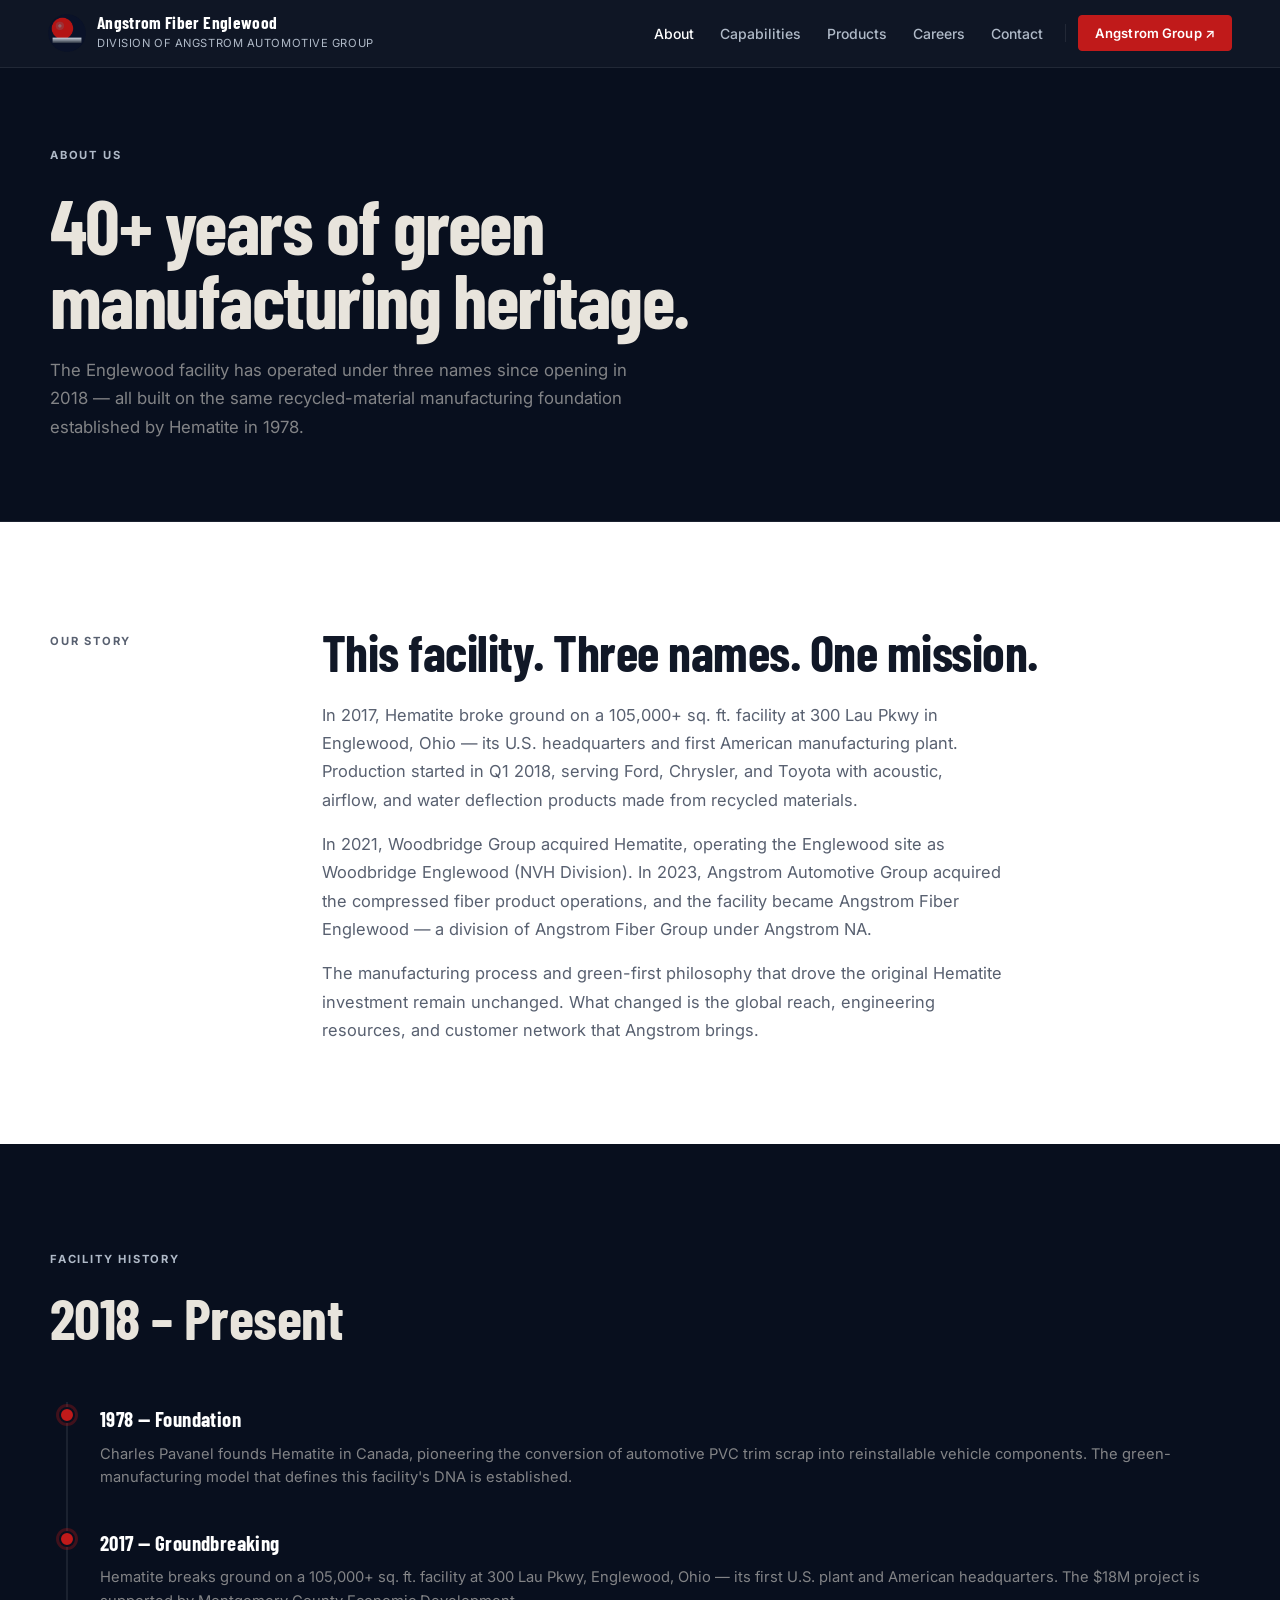
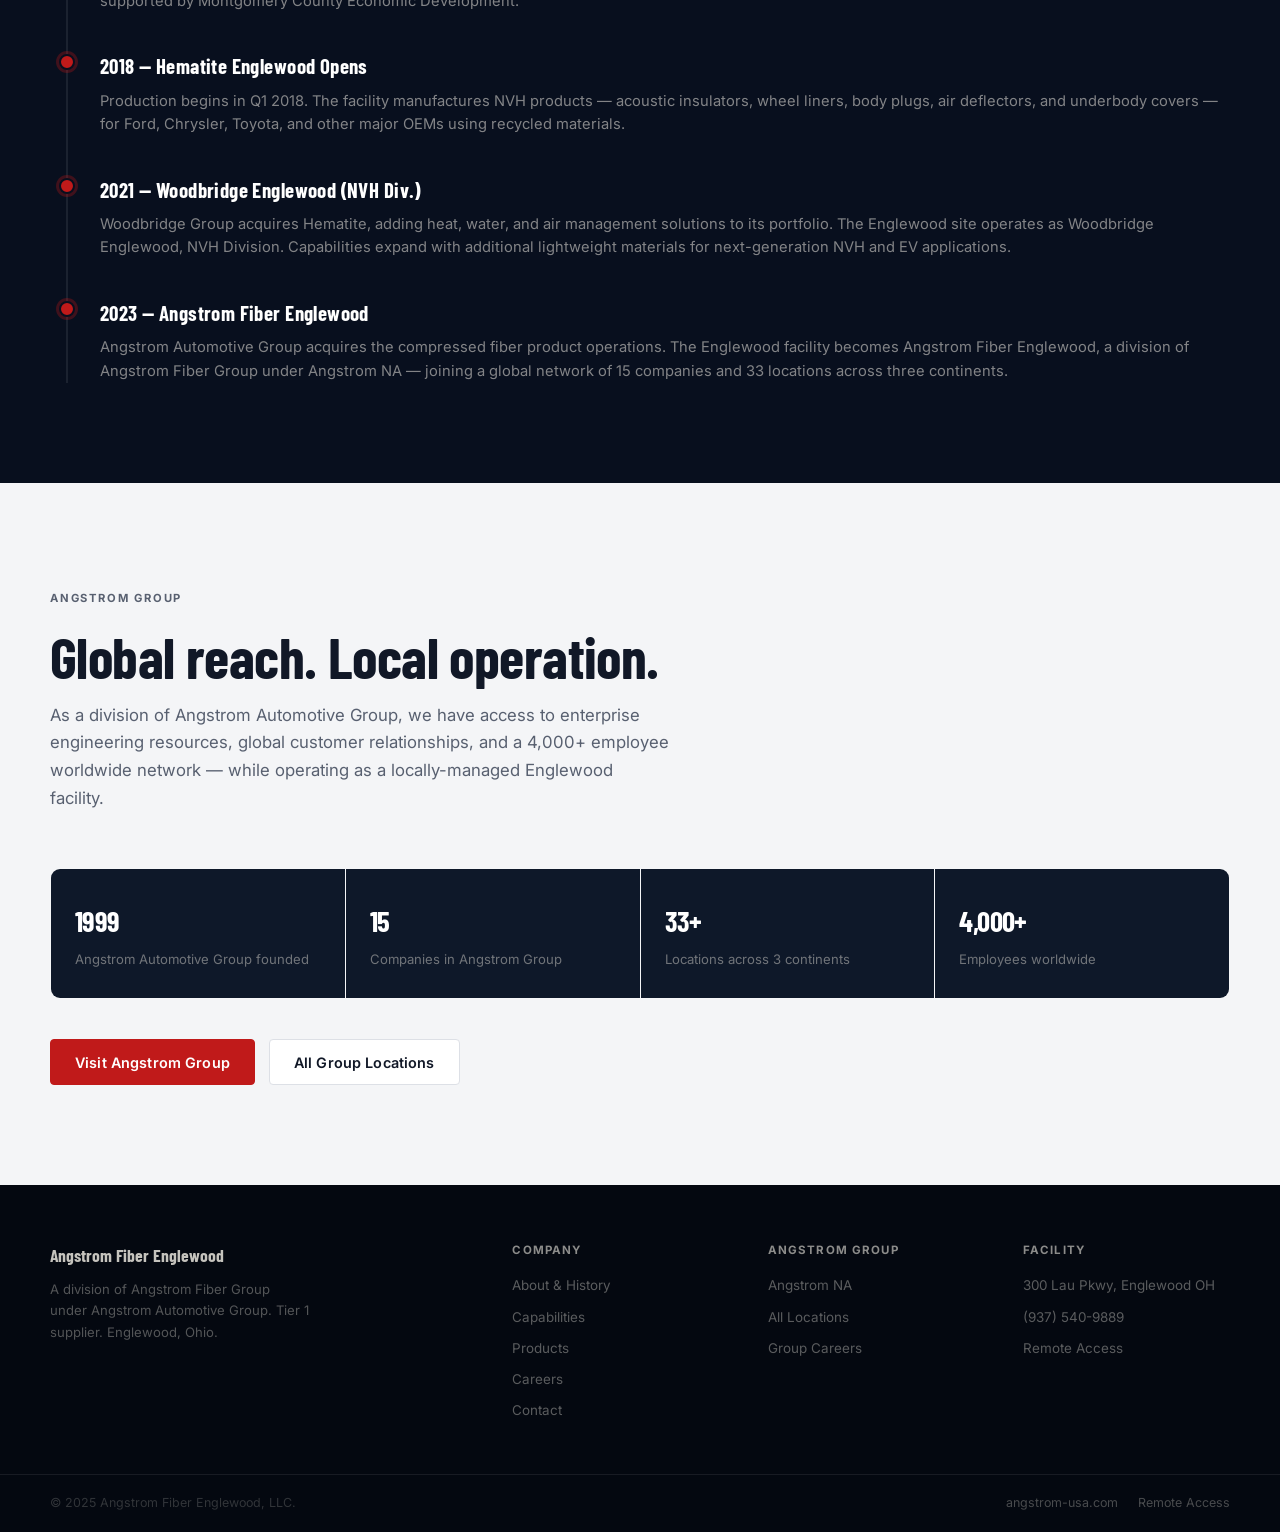
==== about/index.html @ 3ee08762 "Init" ====
<!doctype html>
<html lang="en">
<head>
  <meta charset="utf-8"><meta name="viewport" content="width=device-width, initial-scale=1">
  <title>About | Angstrom Fiber Englewood</title>
  <meta name="description" content="The history of our Englewood, Ohio facility — from Hematite (2018) to Woodbridge Englewood NVH Division (2021) to Angstrom Fiber Group (2023).">
  <link rel="icon" href="/favicon.ico" sizes="any">
  <link rel="icon" href="/assets/icons/favicon-32.png" type="image/png">
  <link rel="apple-touch-icon" href="/assets/icons/favicon-180.png">
  <link rel="preconnect" href="https://fonts.googleapis.com">
  <link rel="preconnect" href="https://fonts.gstatic.com" crossorigin>
  <link href="https://fonts.googleapis.com/css2?family=Barlow+Condensed:wght@500;700&family=Inter:wght@400;500;600&display=swap" rel="stylesheet">
  <link rel="stylesheet" href="/assets/css/styles.css">
  <script defer src="/assets/js/main.js"></script>
</head>
<body data-page="about">
  <header class="site-header">
    <a class="brand" href="/"><img class="logo-img" src="/assets/img/angstrom-logo.png" alt="Angstrom logo"><span class="brand-text"><strong>Angstrom Fiber Englewood</strong><small>Division of Angstrom Automotive Group</small></span></a>
    <button class="nav-toggle" type="button" data-nav-toggle aria-label="Open navigation" aria-expanded="false"><span></span><span></span><span></span></button>
    <nav class="site-nav" data-nav>
      <a href="/about/" class="active">About</a><a href="/capabilities/">Capabilities</a><a href="/products/">Products</a><a href="/careers/">Careers</a><a href="/contact/">Contact</a>
      <span class="nav-divider"></span><a class="button button-small" href="https://angstrom-usa.com" target="_blank" rel="noopener noreferrer">Angstrom Group ↗</a>
    </nav>
  </header>
  <main>
    <section class="page-hero">
      <div class="container">
        <span class="eyebrow eyebrow-steel">About Us</span>
        <h1>40+ years of green<br>manufacturing heritage.</h1>
        <p>The Englewood facility has operated under three names since opening in 2018 — all built on the same recycled-material manufacturing foundation established by Hematite in 1978.</p>
      </div>
    </section>

    <section class="section section-soft">
      <div class="container split">
        <div class="split-label"><span class="eyebrow eyebrow-muted">Our Story</span></div>
        <div class="split-body">
          <h2>This facility. Three names. One mission.</h2>
          <p>In 2017, Hematite broke ground on a 105,000+ sq. ft. facility at 300 Lau Pkwy in Englewood, Ohio — its U.S. headquarters and first American manufacturing plant. Production started in Q1 2018, serving Ford, Chrysler, and Toyota with acoustic, airflow, and water deflection products made from recycled materials.</p>
          <p>In 2021, Woodbridge Group acquired Hematite, operating the Englewood site as Woodbridge Englewood (NVH Division). In 2023, Angstrom Automotive Group acquired the compressed fiber product operations, and the facility became Angstrom Fiber Englewood — a division of Angstrom Fiber Group under Angstrom NA.</p>
          <p>The manufacturing process and green-first philosophy that drove the original Hematite investment remain unchanged. What changed is the global reach, engineering resources, and customer network that Angstrom brings.</p>
        </div>
      </div>
    </section>

    <section class="section section-dark">
      <div class="container">
        <div class="section-head light">
          <span class="eyebrow eyebrow-steel">Facility History</span>
          <h2>2018 – Present</h2>
        </div>
        <div class="timeline">
          <div class="timeline-item">
            <div class="timeline-dot"></div>
            <div class="timeline-year">1978 — Foundation</div>
            <p>Charles Pavanel founds Hematite in Canada, pioneering the conversion of automotive PVC trim scrap into reinstallable vehicle components. The green-manufacturing model that defines this facility's DNA is established.</p>
          </div>
          <div class="timeline-item">
            <div class="timeline-dot"></div>
            <div class="timeline-year">2017 — Groundbreaking</div>
            <p>Hematite breaks ground on a 105,000+ sq. ft. facility at 300 Lau Pkwy, Englewood, Ohio — its first U.S. plant and American headquarters. The $18M project is supported by Montgomery County Economic Development.</p>
          </div>
          <div class="timeline-item">
            <div class="timeline-dot"></div>
            <div class="timeline-year">2018 — Hematite Englewood Opens</div>
            <p>Production begins in Q1 2018. The facility manufactures NVH products — acoustic insulators, wheel liners, body plugs, air deflectors, and underbody covers — for Ford, Chrysler, Toyota, and other major OEMs using recycled materials.</p>
          </div>
          <div class="timeline-item">
            <div class="timeline-dot"></div>
            <div class="timeline-year">2021 — Woodbridge Englewood (NVH Div.)</div>
            <p>Woodbridge Group acquires Hematite, adding heat, water, and air management solutions to its portfolio. The Englewood site operates as Woodbridge Englewood, NVH Division. Capabilities expand with additional lightweight materials for next-generation NVH and EV applications.</p>
          </div>
          <div class="timeline-item">
            <div class="timeline-dot"></div>
            <div class="timeline-year">2023 — Angstrom Fiber Englewood</div>
            <p>Angstrom Automotive Group acquires the compressed fiber product operations. The Englewood facility becomes Angstrom Fiber Englewood, a division of Angstrom Fiber Group under Angstrom NA — joining a global network of 15 companies and 33 locations across three continents.</p>
          </div>
        </div>
      </div>
    </section>

    <section class="section">
      <div class="container">
        <div class="section-head">
          <span class="eyebrow eyebrow-muted">Angstrom Group</span>
          <h2>Global reach. Local operation.</h2>
          <p>As a division of Angstrom Automotive Group, we have access to enterprise engineering resources, global customer relationships, and a 4,000+ employee worldwide network — while operating as a locally-managed Englewood facility.</p>
        </div>
        <div class="highlight-band">
          <div class="highlight-item"><strong>1999</strong><span>Angstrom Automotive Group founded</span></div>
          <div class="highlight-item"><strong>15</strong><span>Companies in Angstrom Group</span></div>
          <div class="highlight-item"><strong>33+</strong><span>Locations across 3 continents</span></div>
          <div class="highlight-item"><strong>4,000+</strong><span>Employees worldwide</span></div>
        </div>
        <div style="margin-top:40px;display:flex;gap:14px;flex-wrap:wrap;">
          <a class="button" href="https://angstrom-usa.com" target="_blank" rel="noopener noreferrer">Visit Angstrom Group</a>
          <a class="button button-light" href="https://angstrom-usa.com/locations/" target="_blank" rel="noopener noreferrer">All Group Locations</a>
        </div>
      </div>
    </section>
  </main>

  <footer class="site-footer">
    <div class="footer-top"><div class="container footer-grid">
      <div class="footer-brand"><strong>Angstrom Fiber Englewood</strong><p>A division of Angstrom Fiber Group under Angstrom Automotive Group. Tier 1 supplier. Englewood, Ohio.</p></div>
      <div class="footer-col"><h4>Company</h4><a href="/about/">About & History</a><a href="/capabilities/">Capabilities</a><a href="/products/">Products</a><a href="/careers/">Careers</a><a href="/contact/">Contact</a></div>
      <div class="footer-col"><h4>Angstrom Group</h4><a href="https://angstrom-usa.com" target="_blank" rel="noopener noreferrer">Angstrom NA</a><a href="https://angstrom-usa.com/locations/" target="_blank" rel="noopener noreferrer">All Locations</a><a href="https://angstrom-usa.com/careers/" target="_blank" rel="noopener noreferrer">Group Careers</a></div>
      <div class="footer-col"><h4>Facility</h4><a href="https://maps.google.com/?q=300+Lau+Pkwy+Englewood+OH+45315" target="_blank" rel="noopener noreferrer">300 Lau Pkwy, Englewood OH</a><a href="tel:+19375409889">(937) 540-9889</a><a href="/vpn/">Remote Access</a></div>
    </div></div>
    <div class="container footer-bottom"><span>&copy; 2025 Angstrom Fiber Englewood, LLC.</span><div style="display:flex;gap:20px;"><a href="https://angstrom-usa.com" target="_blank" rel="noopener noreferrer">angstrom-usa.com</a><a href="/vpn/">Remote Access</a></div></div>
  </footer>
</body></html>
---- assets/css/styles.css ----
/* ─── Tokens ─────────────────────────────────────────── */
:root {
  /* Navy + Red + Steel palette matching the Angstrom logo */
  --bg:          #f4f5f7;
  --surface:     #ffffff;
  --surface-soft:#eef0f3;
  --dark:        #080f1e;        /* deep navy */
  --dark-2:      #0e1829;        /* navy card bg */
  --dark-3:      #162035;        /* slightly lighter */
  --text:        #111827;
  --muted:       #586070;
  --line:        #dde0e6;
  --line-dark:   rgba(255,255,255,.08);
  --red:         #c01a1a;        /* sphere red */
  --red-bright:  #e02020;
  --red-dim:     rgba(192,26,26,.14);
  --steel:       #7a8494;        /* metallic bar */
  --steel-light: #b0bac8;
  --success:     #18a058;
  --radius:      4px;
  --radius-md:   10px;
  --radius-lg:   18px;
  --container:   1180px;
  --shadow:      0 20px 60px rgba(0,0,0,.12);
  --shadow-soft: 0 6px 24px rgba(0,0,0,.07);
  --font-display:'Barlow Condensed', ui-sans-serif, sans-serif;
  --font-body:   'Inter', ui-sans-serif, system-ui, sans-serif;
}

/* ─── Reset ──────────────────────────────────────────── */
*, *::before, *::after { box-sizing: border-box; }
html { scroll-behavior: smooth; }
body {
  margin: 0;
  background: var(--bg);
  color: var(--text);
  font-family: var(--font-body);
  font-size: 1rem;
  line-height: 1.65;
  -webkit-font-smoothing: antialiased;
}
a { color: inherit; text-decoration: none; }
p { margin: 0; }
h1,h2,h3,h4 { margin: 0; }
ul { margin: 0; padding: 0; list-style: none; }
img { display: block; max-width: 100%; }
button, input, textarea { font: inherit; }

.container {
  width: min(var(--container), calc(100% - 48px));
  margin: 0 auto;
}

/* ─── Logo img ───────────────────────────────────────── */
.logo-img {
  width: 38px;
  height: 38px;
  border-radius: 8px;
  object-fit: contain;
  flex-shrink: 0;
}

/* ─── Header ─────────────────────────────────────────── */
.site-header {
  position: sticky;
  top: 0;
  z-index: 100;
  display: flex;
  align-items: center;
  justify-content: space-between;
  gap: 24px;
  padding: 14px clamp(20px, 4vw, 48px);
  background: rgba(8,15,30,.97);
  border-bottom: 1px solid var(--line-dark);
  backdrop-filter: blur(16px);
}

.brand {
  display: inline-flex;
  align-items: center;
  gap: 11px;
  flex-shrink: 0;
}
.brand-text strong {
  display: block;
  font-family: var(--font-display);
  font-size: 1.08rem;
  font-weight: 700;
  letter-spacing: .02em;
  line-height: 1;
  color: #fff;
}
.brand-text small {
  display: block;
  color: var(--steel-light);
  font-size: .7rem;
  letter-spacing: .05em;
  margin-top: 3px;
  text-transform: uppercase;
}

.site-nav {
  display: flex;
  align-items: center;
  gap: 6px;
  font-size: .875rem;
  font-weight: 500;
}
.site-nav a:not(.button) {
  padding: 6px 10px;
  color: var(--steel-light);
  border-radius: var(--radius);
  transition: color .15s;
}
.site-nav a:not(.button):hover,
.site-nav a.active { color: #fff; }
.site-nav .nav-divider {
  width: 1px;
  height: 18px;
  background: var(--line-dark);
  margin: 0 6px;
}

.nav-toggle {
  display: none;
  width: 40px;
  height: 40px;
  padding: 0;
  border: 1px solid var(--line-dark);
  border-radius: var(--radius-md);
  background: transparent;
  cursor: pointer;
}
.nav-toggle span {
  display: block;
  width: 16px;
  height: 1.5px;
  margin: 3.5px auto;
  background: #fff;
  border-radius: 2px;
}

/* ─── Buttons ────────────────────────────────────────── */
.button {
  display: inline-flex;
  align-items: center;
  justify-content: center;
  height: 46px;
  padding: 0 24px;
  border: 1.5px solid var(--red);
  border-radius: var(--radius);
  background: var(--red);
  color: #fff;
  font-size: .9rem;
  font-weight: 600;
  letter-spacing: .01em;
  cursor: pointer;
  transition: background .15s, border-color .15s, transform .12s;
  white-space: nowrap;
}
.button:hover { background: #a01515; border-color: #a01515; transform: translateY(-1px); }
.button-outline {
  background: transparent;
  color: #e8e4dc;
  border-color: rgba(232,228,220,.3);
}
.button-outline:hover { background: rgba(255,255,255,.07); border-color: rgba(255,255,255,.5); }
.button-steel {
  background: var(--steel);
  border-color: var(--steel);
  color: #fff;
}
.button-steel:hover { background: #6a7484; border-color: #6a7484; }
.button-light {
  background: var(--surface);
  color: var(--text);
  border-color: var(--line);
}
.button-light:hover { background: var(--surface-soft); }
.button-small { height: 36px; padding: 0 16px; font-size: .82rem; }
.button-lg { height: 54px; padding: 0 32px; font-size: 1rem; }

/* ─── Eyebrow ────────────────────────────────────────── */
.eyebrow {
  display: inline-block;
  margin-bottom: 14px;
  color: var(--red-bright);
  font-size: .7rem;
  font-weight: 700;
  letter-spacing: .16em;
  text-transform: uppercase;
}
.eyebrow-steel { color: var(--steel-light); }
.eyebrow-muted { color: var(--muted); }

/* ─── Sections ───────────────────────────────────────── */
.section { padding: 100px 0; }
.section-dark { background: var(--dark); color: #e8e4dc; }
.section-dark-2 { background: var(--dark-2); color: #e8e4dc; }
.section-soft { background: var(--surface); }
.section-navy {
  background: linear-gradient(160deg, var(--dark) 0%, #0c1628 100%);
  color: #e8e4dc;
}
.section-ruled { border-top: 1px solid var(--line); border-bottom: 1px solid var(--line); }

/* ─── Section head ───────────────────────────────────── */
.section-head { max-width: 720px; margin-bottom: 56px; }
.section-head h2 {
  font-family: var(--font-display);
  font-size: clamp(2.2rem, 4.5vw, 3.6rem);
  font-weight: 700;
  line-height: 1.0;
  letter-spacing: -.01em;
  margin-top: 6px;
}
.section-head.light h2 { color: #e8e4dc; }
.section-head p {
  margin-top: 16px;
  font-size: 1.05rem;
  color: var(--muted);
  max-width: 620px;
}
.section-head.light p { color: rgba(232,228,220,.55); }

/* ─── Split layout ───────────────────────────────────── */
.split { display: grid; grid-template-columns: 200px 1fr; gap: 0 72px; align-items: start; }
.split-label { padding-top: 4px; }
.split-body h2 {
  font-family: var(--font-display);
  font-size: clamp(2rem, 4vw, 3.2rem);
  font-weight: 700;
  line-height: 1.02;
  letter-spacing: -.01em;
  margin-bottom: 22px;
  margin-top: 4px;
}
.split-body p { color: var(--muted); font-size: 1.03rem; line-height: 1.72; max-width: 680px; }
.split-body p + p { margin-top: 16px; }

/* ─── HERO ───────────────────────────────────────────── */
.hero {
  position: relative;
  background: var(--dark);
  color: #e8e4dc;
  overflow: hidden;
  padding: 110px 0 130px;
}
.hero-bg {
  position: absolute;
  inset: 0;
  background:
    radial-gradient(ellipse 60% 70% at 80% 50%, rgba(192,26,26,.09), transparent),
    radial-gradient(ellipse 40% 60% at 10% 20%, rgba(122,132,148,.07), transparent),
    repeating-linear-gradient(90deg, transparent 0, transparent 119px, rgba(255,255,255,.018) 119px, rgba(255,255,255,.018) 120px);
  pointer-events: none;
}
.hero-inner { position: relative; z-index: 1; }
.hero-kicker {
  display: flex;
  align-items: center;
  gap: 10px;
  color: rgba(232,228,220,.4);
  font-size: .75rem;
  font-weight: 600;
  letter-spacing: .1em;
  text-transform: uppercase;
  margin-bottom: 28px;
}
.kicker-dot { width: 6px; height: 6px; border-radius: 50%; background: var(--red-bright); flex-shrink: 0; }
.hero h1 {
  font-family: var(--font-display);
  font-size: clamp(3.6rem, 8.5vw, 7.5rem);
  font-weight: 700;
  line-height: .95;
  letter-spacing: -.02em;
  max-width: 900px;
}
.hero h1 em { font-style: normal; color: var(--red-bright); }
.hero-sub {
  margin-top: 30px;
  max-width: 580px;
  color: rgba(232,228,220,.58);
  font-size: 1.08rem;
  line-height: 1.72;
}
.hero-ctas { display: flex; flex-wrap: wrap; gap: 12px; margin-top: 42px; }

/* ─── Stats ──────────────────────────────────────────── */
.stat-row { display: flex; gap: 48px; flex-wrap: wrap; margin-top: 56px; padding-top: 44px; border-top: 1px solid rgba(255,255,255,.1); }
.stat strong {
  display: block;
  font-family: var(--font-display);
  font-size: 2.6rem;
  font-weight: 700;
  letter-spacing: -.03em;
  line-height: 1;
  color: #fff;
}
.stat span { display: block; margin-top: 5px; color: rgba(232,228,220,.45); font-size: .8rem; font-weight: 500; max-width: 150px; line-height: 1.4; }

/* ─── Timeline / History ─────────────────────────────── */
.timeline { display: grid; gap: 0; border-left: 2px solid var(--line-dark); margin-left: 16px; }
.timeline-item { position: relative; padding: 0 0 36px 32px; }
.timeline-item:last-child { padding-bottom: 0; }
.timeline-dot {
  position: absolute;
  left: -9px; top: 5px;
  width: 16px; height: 16px;
  border-radius: 50%;
  background: var(--red);
  border: 2px solid var(--dark);
  box-shadow: 0 0 0 3px rgba(192,26,26,.3);
}
.timeline-year {
  font-family: var(--font-display);
  font-size: 1.3rem;
  font-weight: 700;
  color: #fff;
  letter-spacing: .02em;
  margin-bottom: 6px;
}
.timeline-item p { color: rgba(232,228,220,.55); font-size: .92rem; line-height: 1.6; }

/* ─── Capabilities grid ──────────────────────────────── */
.cap-grid {
  display: grid;
  grid-template-columns: repeat(3, 1fr);
  gap: 1px;
  background: var(--line-dark);
  border: 1px solid var(--line-dark);
  border-radius: var(--radius-md);
  overflow: hidden;
}
.cap-card { padding: 36px 30px; background: var(--dark-2); transition: background .15s; }
.cap-card:hover { background: var(--dark-3); }
.cap-icon {
  width: 44px; height: 44px;
  display: flex; align-items: center; justify-content: center;
  color: var(--red-bright);
  margin-bottom: 20px;
  border: 1px solid rgba(192,26,26,.25);
  border-radius: var(--radius);
}
.cap-card h3 {
  font-family: var(--font-display);
  font-size: 1.22rem; font-weight: 700;
  letter-spacing: .01em;
  color: #e8e4dc;
  margin-bottom: 10px;
}
.cap-card p { color: rgba(232,228,220,.45); font-size: .9rem; line-height: 1.65; }

/* ─── Process steps ──────────────────────────────────── */
.process-grid { display: grid; grid-template-columns: repeat(4,1fr); gap: 1px; background: var(--line); }
.process-step { padding: 32px 24px; background: var(--surface); }
.process-num {
  font-family: var(--font-display);
  font-size: 3rem; font-weight: 700;
  color: var(--red-dim);
  line-height: 1;
  margin-bottom: 14px;
  /* Outlined number */
  -webkit-text-stroke: 2px var(--red);
  color: transparent;
}
.process-step h3 { font-size: 1rem; font-weight: 600; margin-bottom: 8px; }
.process-step p { color: var(--muted); font-size: .88rem; line-height: 1.6; }

/* ─── Product cards ──────────────────────────────────── */
.product-grid { display: grid; grid-template-columns: repeat(3,1fr); gap: 20px; }
.product-card {
  padding: 28px;
  border: 1px solid var(--line);
  border-radius: var(--radius-md);
  background: var(--surface);
  box-shadow: var(--shadow-soft);
  transition: border-color .15s, box-shadow .15s;
}
.product-card:hover { border-color: var(--red); box-shadow: 0 8px 32px rgba(192,26,26,.1); }
.product-card-icon {
  width: 40px; height: 40px;
  display: flex; align-items: center; justify-content: center;
  color: var(--red);
  margin-bottom: 16px;
}
.product-card h3 { font-size: 1.05rem; font-weight: 700; margin-bottom: 10px; }
.product-card p { color: var(--muted); font-size: .88rem; line-height: 1.65; }
.product-tag {
  display: inline-block;
  margin-top: 14px;
  padding: 3px 10px;
  border-radius: 999px;
  background: var(--red-dim);
  color: var(--red-bright);
  font-size: .72rem;
  font-weight: 700;
  letter-spacing: .06em;
  text-transform: uppercase;
}

/* ─── Info cards (light bg) ──────────────────────────── */
.info-grid { display: grid; grid-template-columns: repeat(3,1fr); gap: 20px; }
.info-card {
  padding: 28px;
  border: 1px solid var(--line);
  border-radius: var(--radius-md);
  background: var(--surface);
  box-shadow: var(--shadow-soft);
}
.info-card h3 { font-size: 1rem; font-weight: 700; margin-bottom: 10px; }
.info-card p { color: var(--muted); font-size: .9rem; line-height: 1.65; }

/* ─── Highlight band ─────────────────────────────────── */
.highlight-band {
  display: grid;
  grid-template-columns: repeat(4,1fr);
  gap: 1px;
  background: rgba(255,255,255,.06);
  border: 1px solid var(--line-dark);
  border-radius: var(--radius-md);
  overflow: hidden;
  margin-top: 56px;
}
.highlight-item { padding: 28px 24px; background: var(--dark-2); }
.highlight-item strong {
  display: block;
  font-family: var(--font-display);
  font-size: 1.8rem;
  font-weight: 700;
  color: #fff;
  letter-spacing: -.02em;
}
.highlight-item span { display: block; margin-top: 4px; color: rgba(232,228,220,.45); font-size: .82rem; }

/* ─── Locations list ─────────────────────────────────── */
.locations-grid { display: grid; grid-template-columns: repeat(2,1fr); gap: 16px; }
.location-card {
  padding: 22px 24px;
  border: 1px solid var(--line-dark);
  border-radius: var(--radius-md);
  background: var(--dark-3);
  display: flex;
  flex-direction: column;
  gap: 6px;
}
.location-card.featured { border-color: rgba(192,26,26,.4); background: rgba(192,26,26,.07); }
.location-badge {
  display: inline-block;
  padding: 2px 8px;
  border-radius: 999px;
  background: var(--red);
  color: #fff;
  font-size: .65rem;
  font-weight: 700;
  letter-spacing: .08em;
  text-transform: uppercase;
  width: fit-content;
}
.location-name { font-weight: 700; color: #e8e4dc; font-size: .95rem; }
.location-addr { color: rgba(232,228,220,.45); font-size: .82rem; line-height: 1.5; }

/* ─── Contact block ──────────────────────────────────── */
.contact-grid { display: grid; grid-template-columns: 1fr 1fr; gap: 80px; align-items: start; }
.contact-form-card {
  background: var(--surface);
  border: 1px solid var(--line);
  border-radius: var(--radius-lg);
  padding: 36px;
  box-shadow: var(--shadow);
}
.contact-form-card h3 { font-size: 1.3rem; font-weight: 700; margin-bottom: 24px; }
.form-row { display: grid; grid-template-columns: 1fr 1fr; gap: 14px; }
.form-group { display: flex; flex-direction: column; gap: 6px; margin-bottom: 14px; }
.form-group label { font-size: .8rem; font-weight: 600; color: var(--muted); letter-spacing: .04em; text-transform: uppercase; }
.form-group input,
.form-group textarea,
.form-group select {
  padding: 10px 14px;
  border: 1px solid var(--line);
  border-radius: var(--radius-md);
  background: var(--bg);
  color: var(--text);
  font-size: .92rem;
  transition: border-color .15s;
  outline: none;
}
.form-group input:focus,
.form-group textarea:focus,
.form-group select:focus { border-color: var(--red); }
.form-group textarea { resize: vertical; min-height: 100px; }
.contact-details-col { display: flex; flex-direction: column; gap: 0; }
.contact-details-col h2 {
  font-family: var(--font-display);
  font-size: clamp(2rem, 4vw, 3rem);
  font-weight: 700;
  line-height: 1;
  letter-spacing: -.01em;
  margin-bottom: 16px;
}
.contact-details-col > p { color: var(--muted); font-size: 1rem; margin-bottom: 36px; }
.contact-items { display: flex; flex-direction: column; gap: 0; border: 1px solid var(--line); border-radius: var(--radius-md); overflow: hidden; }
.contact-item { padding: 20px 22px; border-bottom: 1px solid var(--line); }
.contact-item:last-child { border-bottom: 0; }
.contact-item-label { font-size: .7rem; font-weight: 700; letter-spacing: .1em; text-transform: uppercase; color: var(--muted); margin-bottom: 5px; }
.contact-item-value { font-size: .95rem; color: var(--text); line-height: 1.5; }
.contact-item-value a { color: var(--red); }
.contact-item-value a:hover { text-decoration: underline; }

/* ─── VPN / Guide styles ─────────────────────────────── */
.section-heading { max-width: 680px; margin-bottom: 44px; }
.section-heading h2 { font-family: var(--font-display); font-size: clamp(2rem, 4vw, 3rem); font-weight: 700; letter-spacing: -.01em; margin-top: 4px; }
.section-heading p:last-child { margin-top: 12px; color: var(--muted); font-size: 1rem; }
.copy-box { display: flex; align-items: center; justify-content: space-between; gap: 12px; padding: 12px 16px; border: 1px solid var(--line); border-radius: var(--radius-md); background: var(--surface-soft); }
.copy-box code { color: var(--text); font-size: 1.1rem; font-weight: 700; font-family: monospace; }
.copy-box button { min-width: 68px; height: 34px; padding: 0 12px; border: 0; border-radius: var(--radius); background: var(--dark); color: #fff; font-weight: 600; font-size: .82rem; cursor: pointer; }
.inline-copy { max-width: 340px; margin: 14px 0; }
.check-list { display: grid; gap: 10px; margin-top: 20px; }
.check-list span { position: relative; padding-left: 22px; color: rgba(232,228,220,.6); font-size: .9rem; }
.check-list span::before { content: ""; position: absolute; left: 0; top: .42em; width: 10px; height: 10px; border-radius: 50%; background: var(--success); }
.steps-grid { display: grid; gap: 16px; }
.steps-grid.compact { grid-template-columns: repeat(4,1fr); }
.step-card { padding: 24px; border: 1px solid var(--line); border-radius: var(--radius-md); background: var(--surface); box-shadow: var(--shadow-soft); }
.step-card span { display: inline-flex; align-items: center; justify-content: center; width: 32px; height: 32px; margin-bottom: 14px; border-radius: var(--radius); background: var(--red); color: #fff; font-weight: 700; font-size: .9rem; }
.step-card p { color: var(--muted); font-size: .9rem; margin-top: 0; }
.step-card p strong { color: var(--text); }
.guide-layout, .faq-layout { display: grid; grid-template-columns: 280px minmax(0,1fr); gap: 56px; align-items: start; }
.guide-sidebar { position: sticky; top: 110px; }
.guide-sidebar h2 { font-family: var(--font-display); font-size: 2rem; font-weight: 700; letter-spacing: -.01em; margin: 4px 0 12px; }
.guide-sidebar p { color: var(--muted); font-size: .95rem; }
.guide-steps { display: grid; gap: 16px; }
.instruction { display: grid; grid-template-columns: 56px 1fr; gap: 20px; padding: 26px; border: 1px solid var(--line); border-radius: var(--radius-md); background: var(--surface); box-shadow: var(--shadow-soft); }
.instruction > span { display: inline-flex; align-items: center; justify-content: center; width: 48px; height: 48px; border-radius: var(--radius-md); background: var(--surface-soft); color: var(--red); font-weight: 700; font-size: .95rem; flex-shrink: 0; }
.instruction h3 { font-size: 1rem; font-weight: 600; margin-bottom: 8px; }
.instruction p { color: var(--muted); font-size: .9rem; margin-top: 8px; }
.text-link { color: var(--red); font-weight: 600; }
.text-link:hover { text-decoration: underline; }
.notice-grid { display: grid; grid-template-columns: repeat(3,1fr); gap: 20px; }
.notice-card { padding: 26px; border: 1px solid var(--line); border-radius: var(--radius-md); background: var(--surface); box-shadow: var(--shadow-soft); }
.notice-card h3 { font-size: 1rem; font-weight: 600; margin-bottom: 10px; }
.notice-card p { color: var(--muted); font-size: .9rem; }
.faq-layout > div:first-child h2 { font-family: var(--font-display); font-size: 2rem; font-weight: 700; letter-spacing: -.01em; margin: 4px 0 0; }
.faq-list { display: grid; gap: 10px; }
details { border: 1px solid var(--line); border-radius: var(--radius-md); background: var(--surface); box-shadow: var(--shadow-soft); }
summary { padding: 18px 22px; cursor: pointer; font-weight: 600; font-size: .95rem; list-style: none; }
summary::-webkit-details-marker { display: none; }
details p { padding: 0 22px 20px; color: var(--muted); font-size: .9rem; }

/* ─── Hero-card (VPN) ────────────────────────────────── */
.hero-grid { display: grid; grid-template-columns: minmax(0,1.1fr) minmax(280px,.6fr); gap: 44px; align-items: center; }
.hero-copy { max-width: 680px; }
.hero-copy h1 { font-family: var(--font-display); font-size: clamp(2.4rem,5vw,4rem); font-weight: 700; line-height: 1.0; letter-spacing: -.02em; }
.hero-text { max-width: 560px; margin-top: 20px; color: rgba(232,228,220,.58); font-size: 1.05rem; line-height: 1.7; }
.hero-card { padding: 30px; border: 1px solid rgba(255,255,255,.1); border-radius: var(--radius-lg); background: rgba(14,24,41,.9); box-shadow: var(--shadow); backdrop-filter: blur(20px); }
.hero-card .eyebrow { margin-top: 18px; }
.status-row { display: flex; align-items: center; gap: 10px; color: rgba(232,228,220,.55); font-size: .85rem; }
.status-dot { width: 8px; height: 8px; border-radius: 50%; background: var(--success); box-shadow: 0 0 0 5px rgba(24,160,88,.2); }
.hero-actions { display: flex; flex-wrap: wrap; gap: 12px; margin-top: 36px; }

/* ─── CTA card ───────────────────────────────────────── */
.cta-card { display: flex; align-items: center; justify-content: space-between; gap: 28px; padding: 44px; border-radius: var(--radius-md); background: linear-gradient(135deg, rgba(192,26,26,.12), rgba(8,15,30,.8)); border: 1px solid rgba(192,26,26,.2); }
.cta-card h2 { font-family: var(--font-display); font-size: 2.2rem; font-weight: 700; letter-spacing: -.01em; margin: 6px 0 10px; color: #e8e4dc; }
.cta-card p:not(.eyebrow) { color: rgba(232,228,220,.5); font-size: .95rem; max-width: 540px; }

/* ─── 404 ────────────────────────────────────────────── */
.not-found { min-height: 70vh; display: grid; place-items: center; text-align: center; padding: 60px 0; }
.not-found-card { max-width: 560px; padding: 48px; border: 1px solid var(--line); border-radius: var(--radius-md); background: var(--surface); box-shadow: var(--shadow); }
.not-found-card h1 { font-family: var(--font-display); font-size: 3rem; font-weight: 700; letter-spacing: -.01em; margin: 8px 0 16px; }
.not-found-card p { color: var(--muted); margin-bottom: 28px; }

/* ─── Page hero (inner pages) ────────────────────────── */
.page-hero { padding: 72px 0 80px; background: var(--dark); color: #e8e4dc; border-bottom: 1px solid var(--line-dark); }
.page-hero h1 { font-family: var(--font-display); font-size: clamp(2.8rem,6vw,5.2rem); font-weight: 700; line-height: .96; letter-spacing: -.02em; margin-top: 10px; max-width: 800px; }
.page-hero p { margin-top: 20px; color: rgba(232,228,220,.55); font-size: 1.05rem; max-width: 580px; line-height: 1.7; }

/* ─── Footer ─────────────────────────────────────────── */
.site-footer { padding: 0; background: #040810; color: rgba(232,228,220,.4); font-size: .84rem; }
.footer-top { padding: 56px 0 44px; border-bottom: 1px solid var(--line-dark); }
.footer-grid { display: grid; grid-template-columns: 2fr 1fr 1fr 1fr; gap: 48px; }
.footer-brand strong { display: block; color: rgba(232,228,220,.85); font-family: var(--font-display); font-size: 1.1rem; font-weight: 700; margin-bottom: 8px; }
.footer-brand p { color: rgba(232,228,220,.35); font-size: .82rem; line-height: 1.65; max-width: 260px; }
.footer-col h4 { color: rgba(232,228,220,.6); font-size: .72rem; font-weight: 700; letter-spacing: .1em; text-transform: uppercase; margin-bottom: 14px; }
.footer-col a { display: block; color: rgba(232,228,220,.38); font-size: .84rem; margin-bottom: 9px; transition: color .15s; }
.footer-col a:hover { color: rgba(232,228,220,.85); }
.footer-bottom { padding: 18px 0; display: flex; align-items: center; justify-content: space-between; gap: 16px; flex-wrap: wrap; }
.footer-bottom span { color: rgba(232,228,220,.2); font-size: .78rem; }
.footer-bottom a { color: rgba(232,228,220,.3); font-size: .78rem; }
.footer-bottom a:hover { color: rgba(232,228,220,.7); }

/* ─── Responsive ─────────────────────────────────────── */
@media (max-width: 1060px) {
  .footer-grid { grid-template-columns: 1fr 1fr; }
  .cap-grid { grid-template-columns: repeat(2,1fr); }
  .product-grid { grid-template-columns: repeat(2,1fr); }
  .process-grid { grid-template-columns: repeat(2,1fr); }
  .highlight-band { grid-template-columns: repeat(2,1fr); }
  .locations-grid { grid-template-columns: 1fr; }
}
@media (max-width: 900px) {
  .site-header { align-items: flex-start; }
  .nav-toggle { display: block; }
  .site-nav {
    position: absolute; left: 20px; right: 20px; top: 70px;
    display: none; flex-direction: column; align-items: stretch; gap: 0;
    padding: 10px; border: 1px solid var(--line-dark);
    border-radius: var(--radius-md); background: var(--dark-2);
    box-shadow: var(--shadow);
  }
  .site-nav.is-open { display: flex; }
  .site-nav a:not(.button) { padding: 11px 12px; color: rgba(232,228,220,.75); border-radius: var(--radius); }
  .site-nav a:not(.button):hover { background: rgba(255,255,255,.05); color: #fff; }
  .site-nav .nav-divider { display: none; }
  .split { grid-template-columns: 1fr; gap: 0; }
  .split-label { margin-bottom: 8px; }
  .contact-grid { grid-template-columns: 1fr; gap: 48px; }
  .hero-grid { grid-template-columns: 1fr; }
  .guide-layout, .faq-layout { grid-template-columns: 1fr; gap: 32px; }
  .guide-sidebar { position: static; }
  .info-grid { grid-template-columns: 1fr 1fr; }
  .notice-grid { grid-template-columns: 1fr 1fr; }
  .cta-card { flex-direction: column; align-items: flex-start; }
  .footer-grid { grid-template-columns: 1fr 1fr; }
}
@media (max-width: 640px) {
  .container { width: min(100% - 32px, var(--container)); }
  .section { padding: 70px 0; }
  .hero { padding: 80px 0 96px; }
  .cap-grid, .product-grid, .process-grid, .info-grid, .notice-grid { grid-template-columns: 1fr; }
  .steps-grid.compact { grid-template-columns: 1fr; }
  .highlight-band { grid-template-columns: repeat(2,1fr); }
  .hero-ctas, .hero-actions { flex-direction: column; }
  .hero-ctas .button, .hero-actions .button { width: 100%; }
  .form-row { grid-template-columns: 1fr; }
  .footer-grid { grid-template-columns: 1fr; gap: 32px; }
  .footer-bottom { flex-direction: column; align-items: flex-start; }
  .instruction { grid-template-columns: 1fr; }
  .stat-row { flex-direction: column; gap: 24px; }
}
@media (prefers-reduced-motion: reduce) {
  html { scroll-behavior: auto; }
  .button { transition: none; }
}
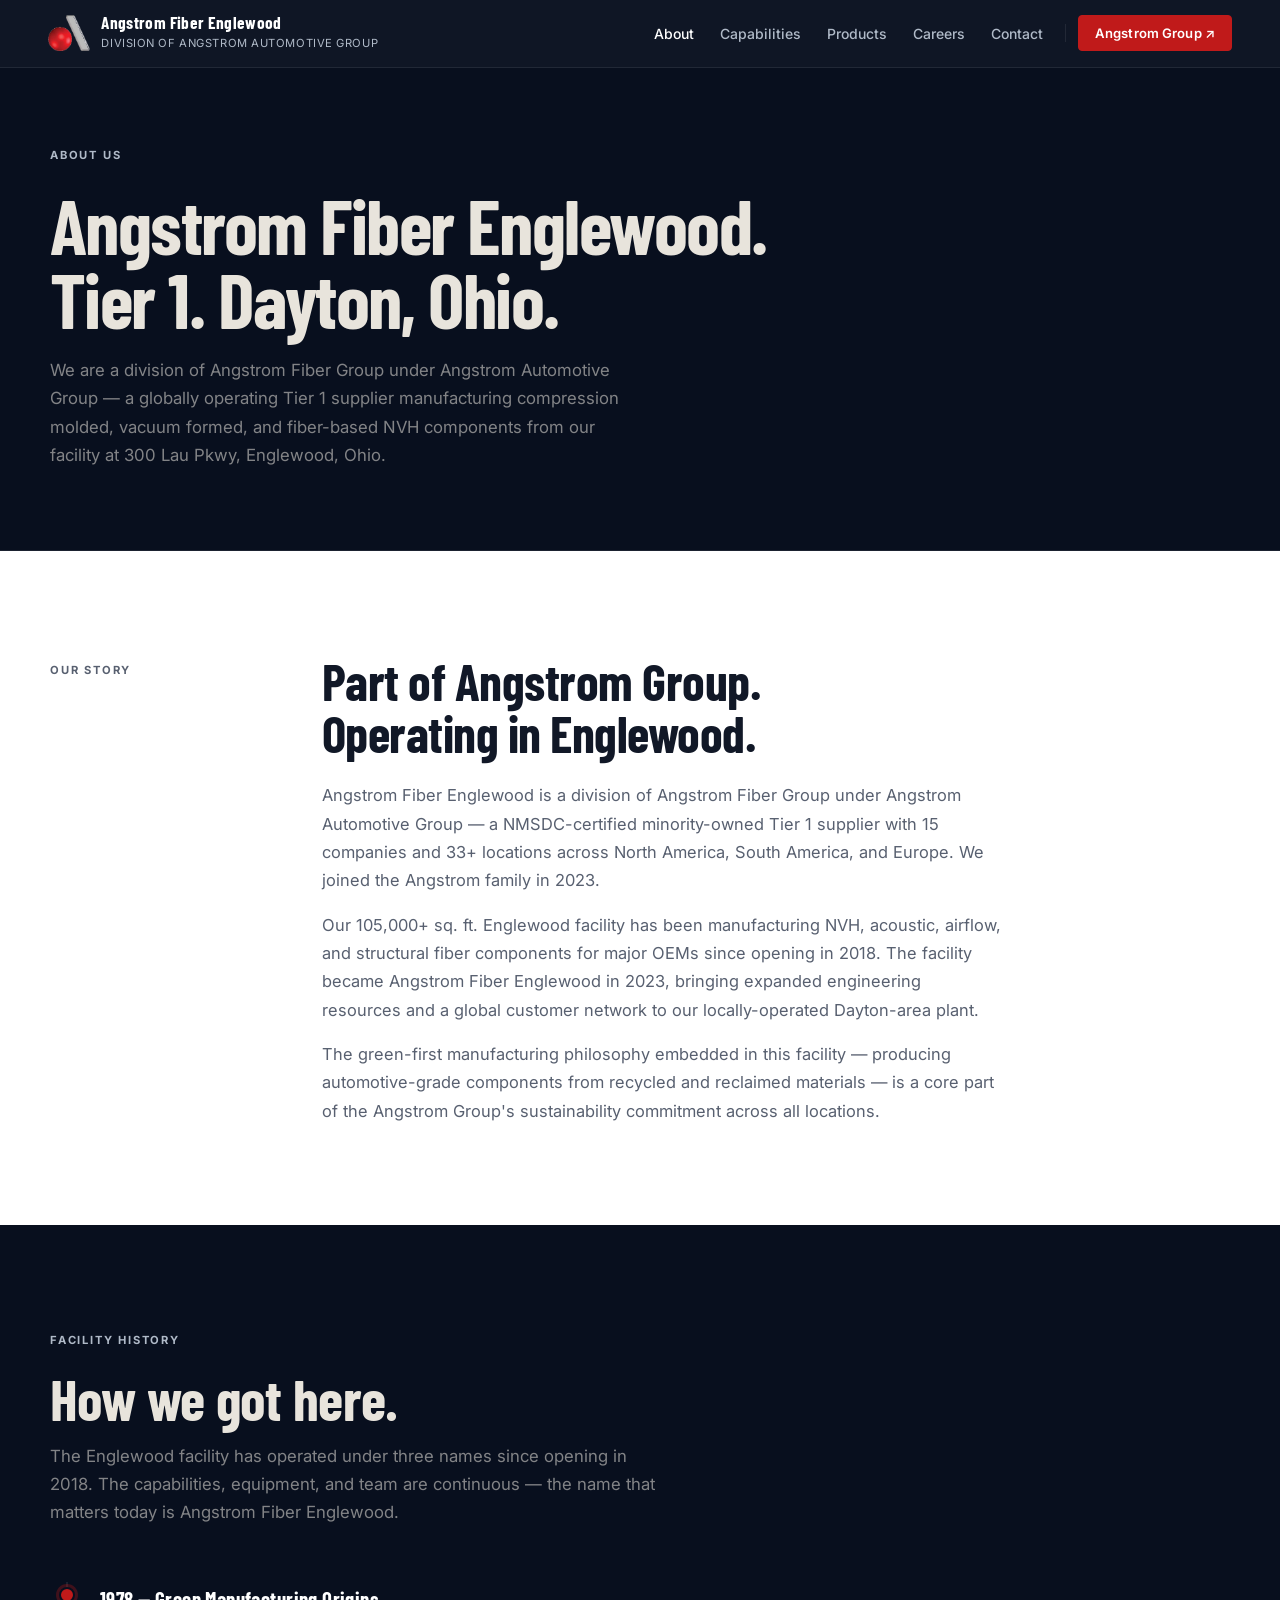
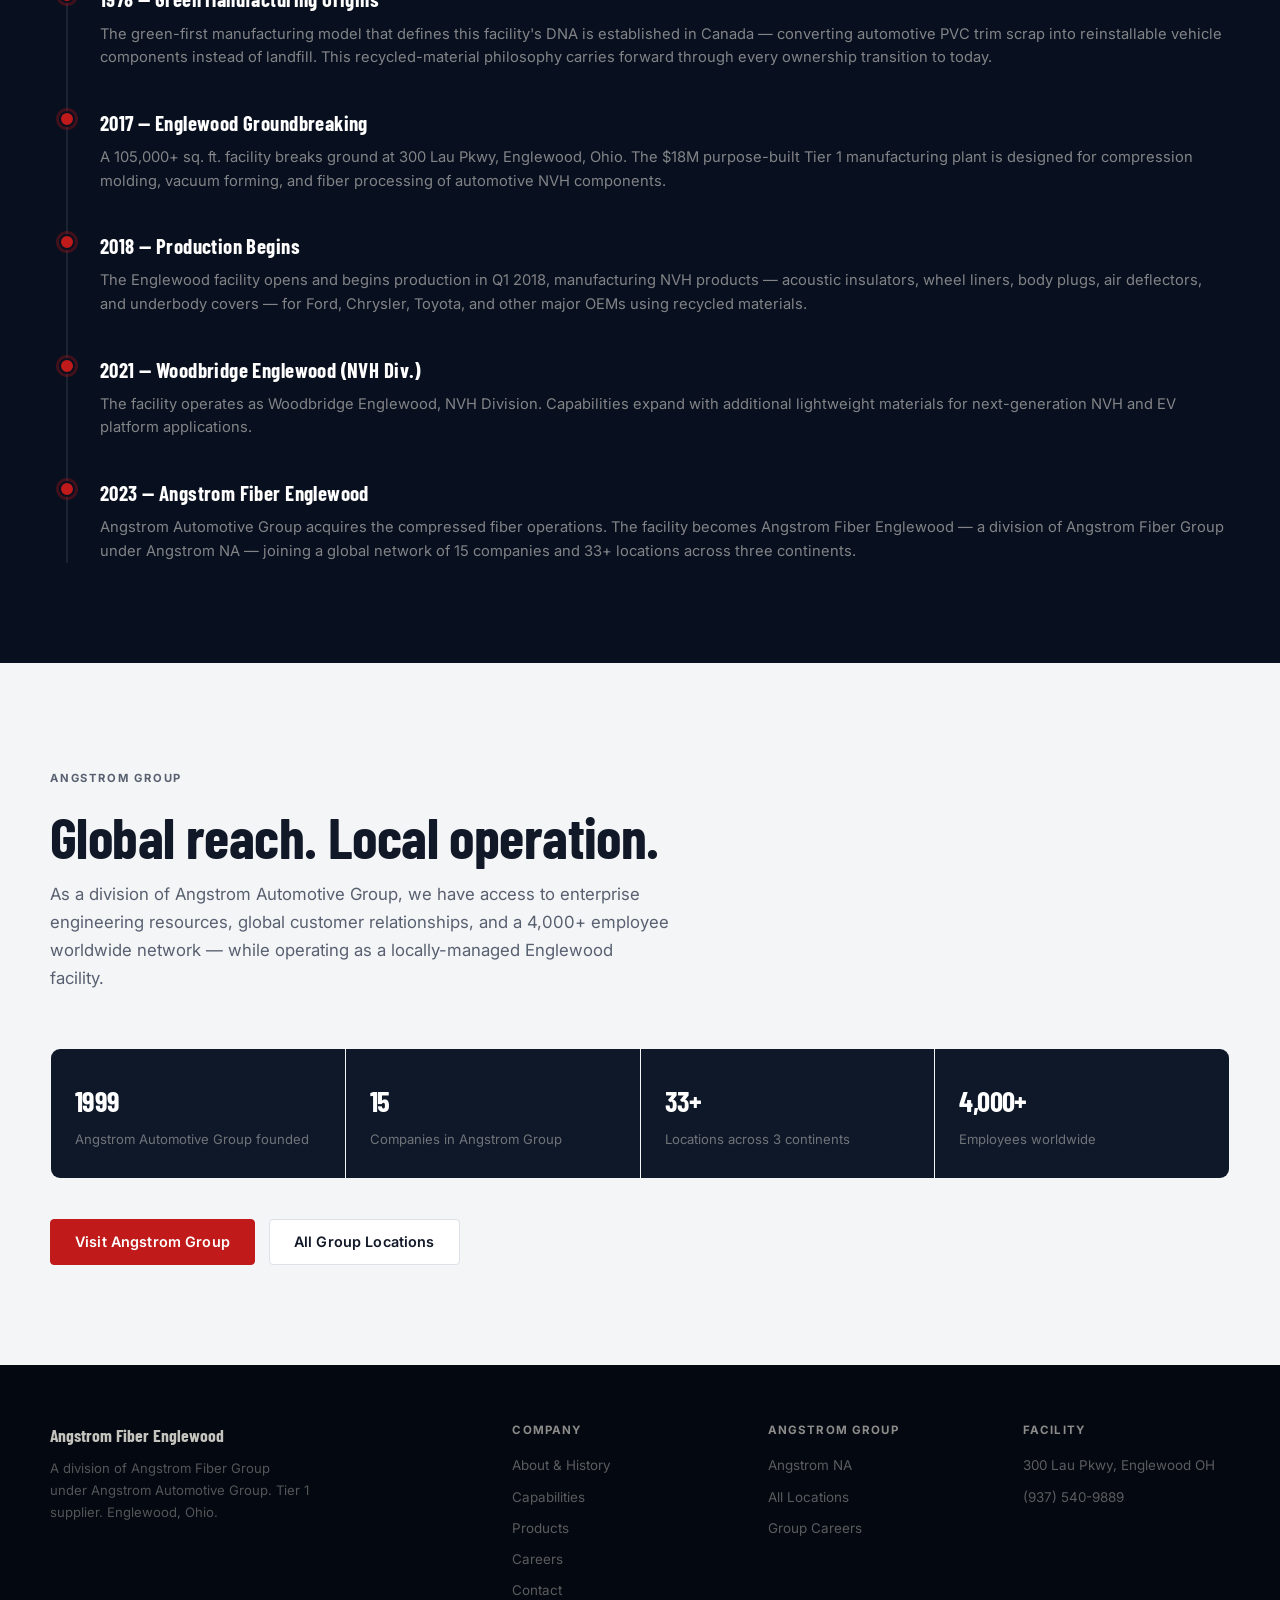
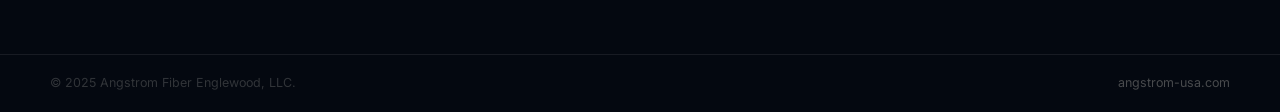
==== commit b6e2f687: "Push" ====
--- a/about/index.html
+++ b/about/index.html
@@ -3,7 +3,7 @@
 <head>
   <meta charset="utf-8"><meta name="viewport" content="width=device-width, initial-scale=1">
   <title>About | Angstrom Fiber Englewood</title>
-  <meta name="description" content="The history of our Englewood, Ohio facility — from Hematite (2018) to Woodbridge Englewood NVH Division (2021) to Angstrom Fiber Group (2023).">
+  <meta name="description" content="Angstrom Fiber Englewood is a Tier 1 automotive supplier in Englewood, Ohio — a division of Angstrom Fiber Group under Angstrom Automotive Group since 2023.">
   <link rel="icon" href="/favicon.ico" sizes="any">
   <link rel="icon" href="/assets/icons/favicon-32.png" type="image/png">
   <link rel="apple-touch-icon" href="/assets/icons/favicon-180.png">
@@ -15,7 +15,7 @@
 </head>
 <body data-page="about">
   <header class="site-header">
-    <a class="brand" href="/"><img class="logo-img" src="/assets/img/angstrom-logo.png" alt="Angstrom logo"><span class="brand-text"><strong>Angstrom Fiber Englewood</strong><small>Division of Angstrom Automotive Group</small></span></a>
+    <a class="brand" href="/"><img class="logo-img" src="/assets/img/logo.png" alt="Angstrom logo"><span class="brand-text"><strong>Angstrom Fiber Englewood</strong><small>Division of Angstrom Automotive Group</small></span></a>
     <button class="nav-toggle" type="button" data-nav-toggle aria-label="Open navigation" aria-expanded="false"><span></span><span></span><span></span></button>
     <nav class="site-nav" data-nav>
       <a href="/about/" class="active">About</a><a href="/capabilities/">Capabilities</a><a href="/products/">Products</a><a href="/careers/">Careers</a><a href="/contact/">Contact</a>
@@ -26,8 +26,8 @@
     <section class="page-hero">
       <div class="container">
         <span class="eyebrow eyebrow-steel">About Us</span>
-        <h1>40+ years of green<br>manufacturing heritage.</h1>
-        <p>The Englewood facility has operated under three names since opening in 2018 — all built on the same recycled-material manufacturing foundation established by Hematite in 1978.</p>
+        <h1>Angstrom Fiber Englewood.<br>Tier 1. Dayton, Ohio.</h1>
+        <p>We are a division of Angstrom Fiber Group under Angstrom Automotive Group — a globally operating Tier 1 supplier manufacturing compression molded, vacuum formed, and fiber-based NVH components from our facility at 300 Lau Pkwy, Englewood, Ohio.</p>
       </div>
     </section>
 
@@ -35,10 +35,10 @@
       <div class="container split">
         <div class="split-label"><span class="eyebrow eyebrow-muted">Our Story</span></div>
         <div class="split-body">
-          <h2>This facility. Three names. One mission.</h2>
-          <p>In 2017, Hematite broke ground on a 105,000+ sq. ft. facility at 300 Lau Pkwy in Englewood, Ohio — its U.S. headquarters and first American manufacturing plant. Production started in Q1 2018, serving Ford, Chrysler, and Toyota with acoustic, airflow, and water deflection products made from recycled materials.</p>
-          <p>In 2021, Woodbridge Group acquired Hematite, operating the Englewood site as Woodbridge Englewood (NVH Division). In 2023, Angstrom Automotive Group acquired the compressed fiber product operations, and the facility became Angstrom Fiber Englewood — a division of Angstrom Fiber Group under Angstrom NA.</p>
-          <p>The manufacturing process and green-first philosophy that drove the original Hematite investment remain unchanged. What changed is the global reach, engineering resources, and customer network that Angstrom brings.</p>
+          <h2>Part of Angstrom Group.<br>Operating in Englewood.</h2>
+          <p>Angstrom Fiber Englewood is a division of Angstrom Fiber Group under Angstrom Automotive Group — a NMSDC-certified minority-owned Tier 1 supplier with 15 companies and 33+ locations across North America, South America, and Europe. We joined the Angstrom family in 2023.</p>
+          <p>Our 105,000+ sq. ft. Englewood facility has been manufacturing NVH, acoustic, airflow, and structural fiber components for major OEMs since opening in 2018. The facility became Angstrom Fiber Englewood in 2023, bringing expanded engineering resources and a global customer network to our locally-operated Dayton-area plant.</p>
+          <p>The green-first manufacturing philosophy embedded in this facility — producing automotive-grade components from recycled and reclaimed materials — is a core part of the Angstrom Group's sustainability commitment across all locations.</p>
         </div>
       </div>
     </section>
@@ -47,33 +47,34 @@
       <div class="container">
         <div class="section-head light">
           <span class="eyebrow eyebrow-steel">Facility History</span>
-          <h2>2018 – Present</h2>
+          <h2>How we got here.</h2>
+          <p>The Englewood facility has operated under three names since opening in 2018. The capabilities, equipment, and team are continuous — the name that matters today is Angstrom Fiber Englewood.</p>
         </div>
         <div class="timeline">
           <div class="timeline-item">
             <div class="timeline-dot"></div>
-            <div class="timeline-year">1978 — Foundation</div>
-            <p>Charles Pavanel founds Hematite in Canada, pioneering the conversion of automotive PVC trim scrap into reinstallable vehicle components. The green-manufacturing model that defines this facility's DNA is established.</p>
+            <div class="timeline-year">1978 — Green Manufacturing Origins</div>
+            <p>The green-first manufacturing model that defines this facility's DNA is established in Canada — converting automotive PVC trim scrap into reinstallable vehicle components instead of landfill. This recycled-material philosophy carries forward through every ownership transition to today.</p>
           </div>
           <div class="timeline-item">
             <div class="timeline-dot"></div>
-            <div class="timeline-year">2017 — Groundbreaking</div>
-            <p>Hematite breaks ground on a 105,000+ sq. ft. facility at 300 Lau Pkwy, Englewood, Ohio — its first U.S. plant and American headquarters. The $18M project is supported by Montgomery County Economic Development.</p>
+            <div class="timeline-year">2017 — Englewood Groundbreaking</div>
+            <p>A 105,000+ sq. ft. facility breaks ground at 300 Lau Pkwy, Englewood, Ohio. The $18M purpose-built Tier 1 manufacturing plant is designed for compression molding, vacuum forming, and fiber processing of automotive NVH components.</p>
           </div>
           <div class="timeline-item">
             <div class="timeline-dot"></div>
-            <div class="timeline-year">2018 — Hematite Englewood Opens</div>
-            <p>Production begins in Q1 2018. The facility manufactures NVH products — acoustic insulators, wheel liners, body plugs, air deflectors, and underbody covers — for Ford, Chrysler, Toyota, and other major OEMs using recycled materials.</p>
+            <div class="timeline-year">2018 — Production Begins</div>
+            <p>The Englewood facility opens and begins production in Q1 2018, manufacturing NVH products — acoustic insulators, wheel liners, body plugs, air deflectors, and underbody covers — for Ford, Chrysler, Toyota, and other major OEMs using recycled materials.</p>
           </div>
           <div class="timeline-item">
             <div class="timeline-dot"></div>
             <div class="timeline-year">2021 — Woodbridge Englewood (NVH Div.)</div>
-            <p>Woodbridge Group acquires Hematite, adding heat, water, and air management solutions to its portfolio. The Englewood site operates as Woodbridge Englewood, NVH Division. Capabilities expand with additional lightweight materials for next-generation NVH and EV applications.</p>
+            <p>The facility operates as Woodbridge Englewood, NVH Division. Capabilities expand with additional lightweight materials for next-generation NVH and EV platform applications.</p>
           </div>
           <div class="timeline-item">
             <div class="timeline-dot"></div>
             <div class="timeline-year">2023 — Angstrom Fiber Englewood</div>
-            <p>Angstrom Automotive Group acquires the compressed fiber product operations. The Englewood facility becomes Angstrom Fiber Englewood, a division of Angstrom Fiber Group under Angstrom NA — joining a global network of 15 companies and 33 locations across three continents.</p>
+            <p>Angstrom Automotive Group acquires the compressed fiber operations. The facility becomes Angstrom Fiber Englewood — a division of Angstrom Fiber Group under Angstrom NA — joining a global network of 15 companies and 33+ locations across three continents.</p>
           </div>
         </div>
       </div>
@@ -105,8 +106,8 @@
       <div class="footer-brand"><strong>Angstrom Fiber Englewood</strong><p>A division of Angstrom Fiber Group under Angstrom Automotive Group. Tier 1 supplier. Englewood, Ohio.</p></div>
       <div class="footer-col"><h4>Company</h4><a href="/about/">About & History</a><a href="/capabilities/">Capabilities</a><a href="/products/">Products</a><a href="/careers/">Careers</a><a href="/contact/">Contact</a></div>
       <div class="footer-col"><h4>Angstrom Group</h4><a href="https://angstrom-usa.com" target="_blank" rel="noopener noreferrer">Angstrom NA</a><a href="https://angstrom-usa.com/locations/" target="_blank" rel="noopener noreferrer">All Locations</a><a href="https://angstrom-usa.com/careers/" target="_blank" rel="noopener noreferrer">Group Careers</a></div>
-      <div class="footer-col"><h4>Facility</h4><a href="https://maps.google.com/?q=300+Lau+Pkwy+Englewood+OH+45315" target="_blank" rel="noopener noreferrer">300 Lau Pkwy, Englewood OH</a><a href="tel:+19375409889">(937) 540-9889</a><a href="/vpn/">Remote Access</a></div>
+      <div class="footer-col"><h4>Facility</h4><a href="https://maps.google.com/?q=300+Lau+Pkwy+Englewood+OH+45315" target="_blank" rel="noopener noreferrer">300 Lau Pkwy, Englewood OH</a><a href="tel:+19375409889">(937) 540-9889</a></div>
     </div></div>
-    <div class="container footer-bottom"><span>&copy; 2025 Angstrom Fiber Englewood, LLC.</span><div style="display:flex;gap:20px;"><a href="https://angstrom-usa.com" target="_blank" rel="noopener noreferrer">angstrom-usa.com</a><a href="/vpn/">Remote Access</a></div></div>
+    <div class="container footer-bottom"><span>&copy; 2025 Angstrom Fiber Englewood, LLC.</span><div style="display:flex;gap:20px;"><a href="https://angstrom-usa.com" target="_blank" rel="noopener noreferrer">angstrom-usa.com</a></div></div>
   </footer>
 </body></html>
--- a/assets/css/styles.css
+++ b/assets/css/styles.css
@@ -53,11 +53,12 @@
 
 /* ─── Logo img ───────────────────────────────────────── */
 .logo-img {
-  width: 38px;
-  height: 38px;
-  border-radius: 8px;
+  width: auto;
+  height: 36px;
+  max-width: 140px;
   object-fit: contain;
   flex-shrink: 0;
+  display: block;
 }
 
 /* ─── Header ─────────────────────────────────────────── */
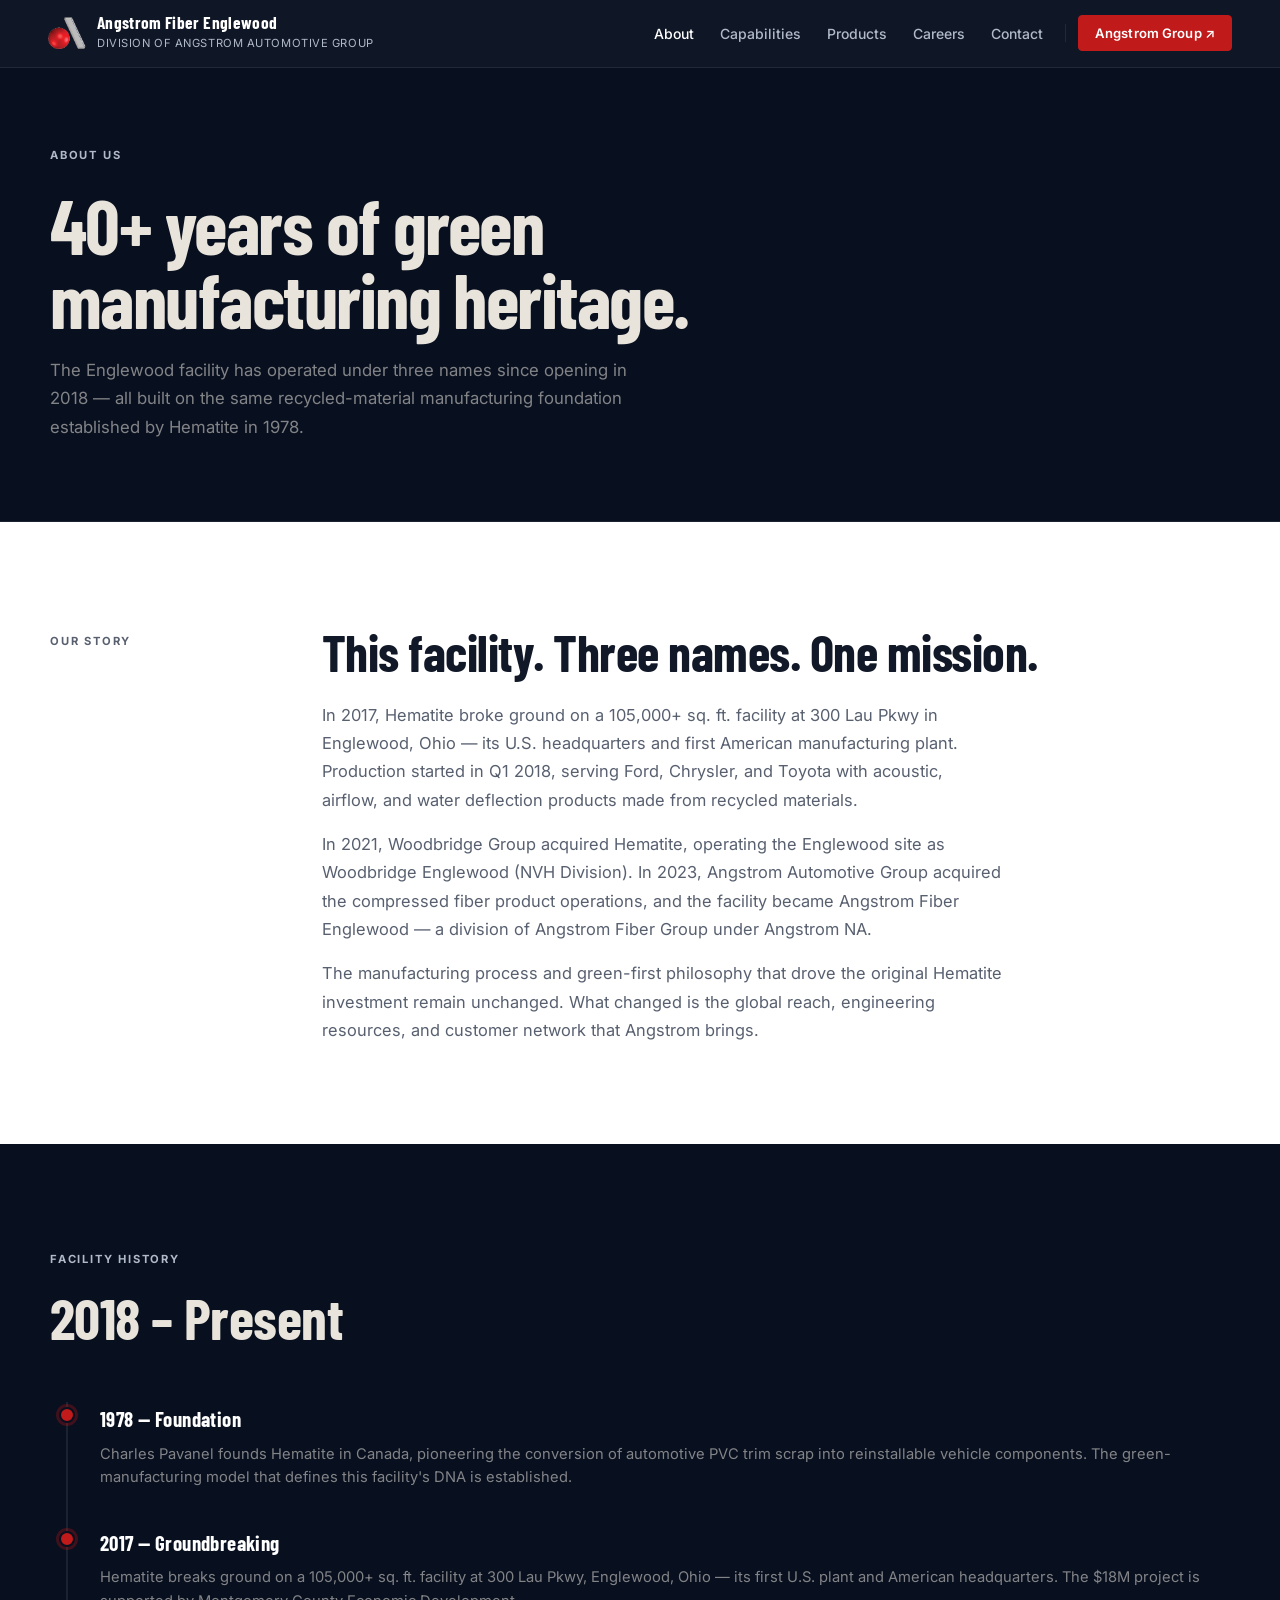
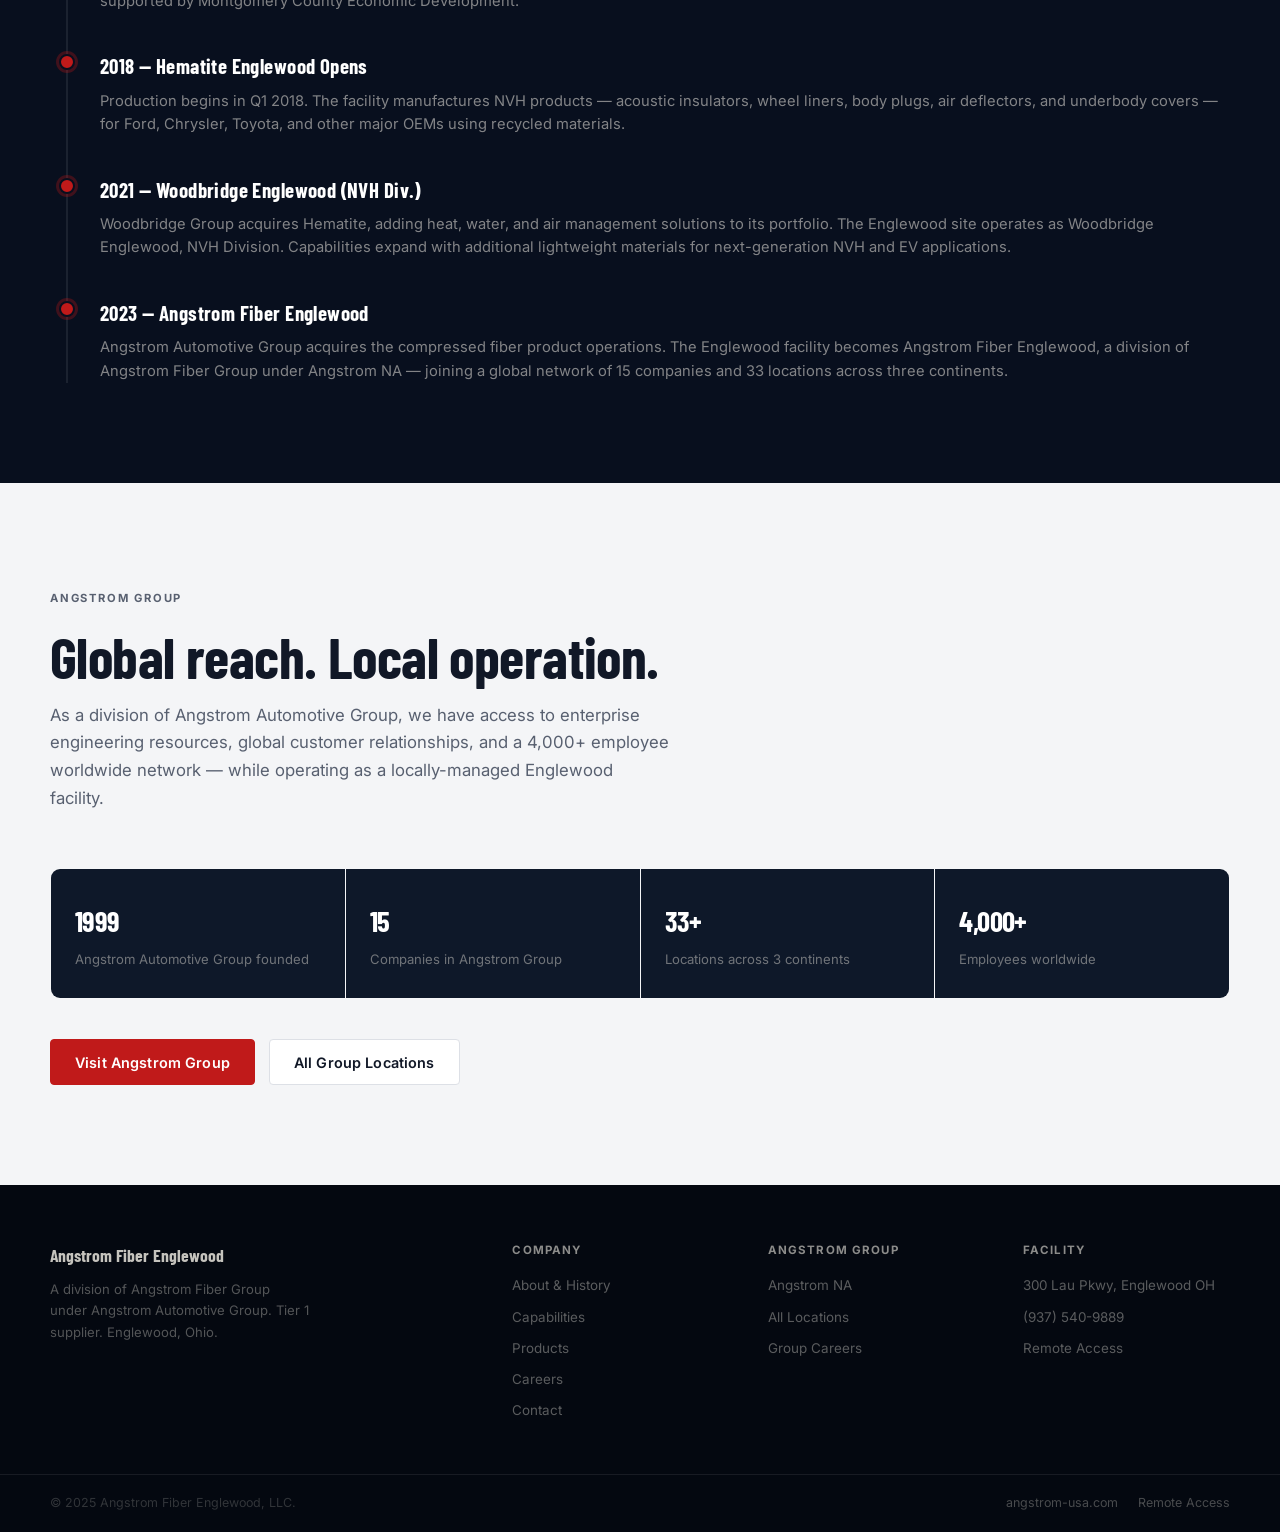
==== commit 4c5d7636: "Rev 8" ====
--- a/about/index.html
+++ b/about/index.html
@@ -3,7 +3,7 @@
 <head>
   <meta charset="utf-8"><meta name="viewport" content="width=device-width, initial-scale=1">
   <title>About | Angstrom Fiber Englewood</title>
-  <meta name="description" content="Angstrom Fiber Englewood is a Tier 1 automotive supplier in Englewood, Ohio — a division of Angstrom Fiber Group under Angstrom Automotive Group since 2023.">
+  <meta name="description" content="The history of our Englewood, Ohio facility — from Hematite (2018) to Woodbridge Englewood NVH Division (2021) to Angstrom Fiber Group (2023).">
   <link rel="icon" href="/favicon.ico" sizes="any">
   <link rel="icon" href="/assets/icons/favicon-32.png" type="image/png">
   <link rel="apple-touch-icon" href="/assets/icons/favicon-180.png">
@@ -15,7 +15,7 @@
 </head>
 <body data-page="about">
   <header class="site-header">
-    <a class="brand" href="/"><img class="logo-img" src="/assets/img/logo.png" alt="Angstrom logo"><span class="brand-text"><strong>Angstrom Fiber Englewood</strong><small>Division of Angstrom Automotive Group</small></span></a>
+    <a class="brand" href="/"><img class="logo-img" src="/assets/img/angstrom-logo.png" alt="Angstrom logo"><span class="brand-text"><strong>Angstrom Fiber Englewood</strong><small>Division of Angstrom Automotive Group</small></span></a>
     <button class="nav-toggle" type="button" data-nav-toggle aria-label="Open navigation" aria-expanded="false"><span></span><span></span><span></span></button>
     <nav class="site-nav" data-nav>
       <a href="/about/" class="active">About</a><a href="/capabilities/">Capabilities</a><a href="/products/">Products</a><a href="/careers/">Careers</a><a href="/contact/">Contact</a>
@@ -26,8 +26,8 @@
     <section class="page-hero">
       <div class="container">
         <span class="eyebrow eyebrow-steel">About Us</span>
-        <h1>Angstrom Fiber Englewood.<br>Tier 1. Dayton, Ohio.</h1>
-        <p>We are a division of Angstrom Fiber Group under Angstrom Automotive Group — a globally operating Tier 1 supplier manufacturing compression molded, vacuum formed, and fiber-based NVH components from our facility at 300 Lau Pkwy, Englewood, Ohio.</p>
+        <h1>40+ years of green<br>manufacturing heritage.</h1>
+        <p>The Englewood facility has operated under three names since opening in 2018 — all built on the same recycled-material manufacturing foundation established by Hematite in 1978.</p>
       </div>
     </section>
 
@@ -35,10 +35,10 @@
       <div class="container split">
         <div class="split-label"><span class="eyebrow eyebrow-muted">Our Story</span></div>
         <div class="split-body">
-          <h2>Part of Angstrom Group.<br>Operating in Englewood.</h2>
-          <p>Angstrom Fiber Englewood is a division of Angstrom Fiber Group under Angstrom Automotive Group — a NMSDC-certified minority-owned Tier 1 supplier with 15 companies and 33+ locations across North America, South America, and Europe. We joined the Angstrom family in 2023.</p>
-          <p>Our 105,000+ sq. ft. Englewood facility has been manufacturing NVH, acoustic, airflow, and structural fiber components for major OEMs since opening in 2018. The facility became Angstrom Fiber Englewood in 2023, bringing expanded engineering resources and a global customer network to our locally-operated Dayton-area plant.</p>
-          <p>The green-first manufacturing philosophy embedded in this facility — producing automotive-grade components from recycled and reclaimed materials — is a core part of the Angstrom Group's sustainability commitment across all locations.</p>
+          <h2>This facility. Three names. One mission.</h2>
+          <p>In 2017, Hematite broke ground on a 105,000+ sq. ft. facility at 300 Lau Pkwy in Englewood, Ohio — its U.S. headquarters and first American manufacturing plant. Production started in Q1 2018, serving Ford, Chrysler, and Toyota with acoustic, airflow, and water deflection products made from recycled materials.</p>
+          <p>In 2021, Woodbridge Group acquired Hematite, operating the Englewood site as Woodbridge Englewood (NVH Division). In 2023, Angstrom Automotive Group acquired the compressed fiber product operations, and the facility became Angstrom Fiber Englewood — a division of Angstrom Fiber Group under Angstrom NA.</p>
+          <p>The manufacturing process and green-first philosophy that drove the original Hematite investment remain unchanged. What changed is the global reach, engineering resources, and customer network that Angstrom brings.</p>
         </div>
       </div>
     </section>
@@ -47,34 +47,33 @@
       <div class="container">
         <div class="section-head light">
           <span class="eyebrow eyebrow-steel">Facility History</span>
-          <h2>How we got here.</h2>
-          <p>The Englewood facility has operated under three names since opening in 2018. The capabilities, equipment, and team are continuous — the name that matters today is Angstrom Fiber Englewood.</p>
+          <h2>2018 – Present</h2>
         </div>
         <div class="timeline">
           <div class="timeline-item">
             <div class="timeline-dot"></div>
-            <div class="timeline-year">1978 — Green Manufacturing Origins</div>
-            <p>The green-first manufacturing model that defines this facility's DNA is established in Canada — converting automotive PVC trim scrap into reinstallable vehicle components instead of landfill. This recycled-material philosophy carries forward through every ownership transition to today.</p>
+            <div class="timeline-year">1978 — Foundation</div>
+            <p>Charles Pavanel founds Hematite in Canada, pioneering the conversion of automotive PVC trim scrap into reinstallable vehicle components. The green-manufacturing model that defines this facility's DNA is established.</p>
           </div>
           <div class="timeline-item">
             <div class="timeline-dot"></div>
-            <div class="timeline-year">2017 — Englewood Groundbreaking</div>
-            <p>A 105,000+ sq. ft. facility breaks ground at 300 Lau Pkwy, Englewood, Ohio. The $18M purpose-built Tier 1 manufacturing plant is designed for compression molding, vacuum forming, and fiber processing of automotive NVH components.</p>
+            <div class="timeline-year">2017 — Groundbreaking</div>
+            <p>Hematite breaks ground on a 105,000+ sq. ft. facility at 300 Lau Pkwy, Englewood, Ohio — its first U.S. plant and American headquarters. The $18M project is supported by Montgomery County Economic Development.</p>
           </div>
           <div class="timeline-item">
             <div class="timeline-dot"></div>
-            <div class="timeline-year">2018 — Production Begins</div>
-            <p>The Englewood facility opens and begins production in Q1 2018, manufacturing NVH products — acoustic insulators, wheel liners, body plugs, air deflectors, and underbody covers — for Ford, Chrysler, Toyota, and other major OEMs using recycled materials.</p>
+            <div class="timeline-year">2018 — Hematite Englewood Opens</div>
+            <p>Production begins in Q1 2018. The facility manufactures NVH products — acoustic insulators, wheel liners, body plugs, air deflectors, and underbody covers — for Ford, Chrysler, Toyota, and other major OEMs using recycled materials.</p>
           </div>
           <div class="timeline-item">
             <div class="timeline-dot"></div>
             <div class="timeline-year">2021 — Woodbridge Englewood (NVH Div.)</div>
-            <p>The facility operates as Woodbridge Englewood, NVH Division. Capabilities expand with additional lightweight materials for next-generation NVH and EV platform applications.</p>
+            <p>Woodbridge Group acquires Hematite, adding heat, water, and air management solutions to its portfolio. The Englewood site operates as Woodbridge Englewood, NVH Division. Capabilities expand with additional lightweight materials for next-generation NVH and EV applications.</p>
           </div>
           <div class="timeline-item">
             <div class="timeline-dot"></div>
             <div class="timeline-year">2023 — Angstrom Fiber Englewood</div>
-            <p>Angstrom Automotive Group acquires the compressed fiber operations. The facility becomes Angstrom Fiber Englewood — a division of Angstrom Fiber Group under Angstrom NA — joining a global network of 15 companies and 33+ locations across three continents.</p>
+            <p>Angstrom Automotive Group acquires the compressed fiber product operations. The Englewood facility becomes Angstrom Fiber Englewood, a division of Angstrom Fiber Group under Angstrom NA — joining a global network of 15 companies and 33 locations across three continents.</p>
           </div>
         </div>
       </div>
@@ -106,8 +105,8 @@
       <div class="footer-brand"><strong>Angstrom Fiber Englewood</strong><p>A division of Angstrom Fiber Group under Angstrom Automotive Group. Tier 1 supplier. Englewood, Ohio.</p></div>
       <div class="footer-col"><h4>Company</h4><a href="/about/">About & History</a><a href="/capabilities/">Capabilities</a><a href="/products/">Products</a><a href="/careers/">Careers</a><a href="/contact/">Contact</a></div>
       <div class="footer-col"><h4>Angstrom Group</h4><a href="https://angstrom-usa.com" target="_blank" rel="noopener noreferrer">Angstrom NA</a><a href="https://angstrom-usa.com/locations/" target="_blank" rel="noopener noreferrer">All Locations</a><a href="https://angstrom-usa.com/careers/" target="_blank" rel="noopener noreferrer">Group Careers</a></div>
-      <div class="footer-col"><h4>Facility</h4><a href="https://maps.google.com/?q=300+Lau+Pkwy+Englewood+OH+45315" target="_blank" rel="noopener noreferrer">300 Lau Pkwy, Englewood OH</a><a href="tel:+19375409889">(937) 540-9889</a></div>
+      <div class="footer-col"><h4>Facility</h4><a href="https://maps.google.com/?q=300+Lau+Pkwy+Englewood+OH+45315" target="_blank" rel="noopener noreferrer">300 Lau Pkwy, Englewood OH</a><a href="tel:+19375409889">(937) 540-9889</a><a href="/vpn/">Remote Access</a></div>
     </div></div>
-    <div class="container footer-bottom"><span>&copy; 2025 Angstrom Fiber Englewood, LLC.</span><div style="display:flex;gap:20px;"><a href="https://angstrom-usa.com" target="_blank" rel="noopener noreferrer">angstrom-usa.com</a></div></div>
+    <div class="container footer-bottom"><span>&copy; 2025 Angstrom Fiber Englewood, LLC.</span><div style="display:flex;gap:20px;"><a href="https://angstrom-usa.com" target="_blank" rel="noopener noreferrer">angstrom-usa.com</a><a href="/vpn/">Remote Access</a></div></div>
   </footer>
 </body></html>
--- a/assets/css/styles.css
+++ b/assets/css/styles.css
@@ -53,12 +53,11 @@
 
 /* ─── Logo img ───────────────────────────────────────── */
 .logo-img {
-  width: auto;
-  height: 36px;
-  max-width: 140px;
+  width: 38px;
+  height: 38px;
+  border-radius: 8px;
   object-fit: contain;
   flex-shrink: 0;
-  display: block;
 }
 
 /* ─── Header ─────────────────────────────────────────── */
